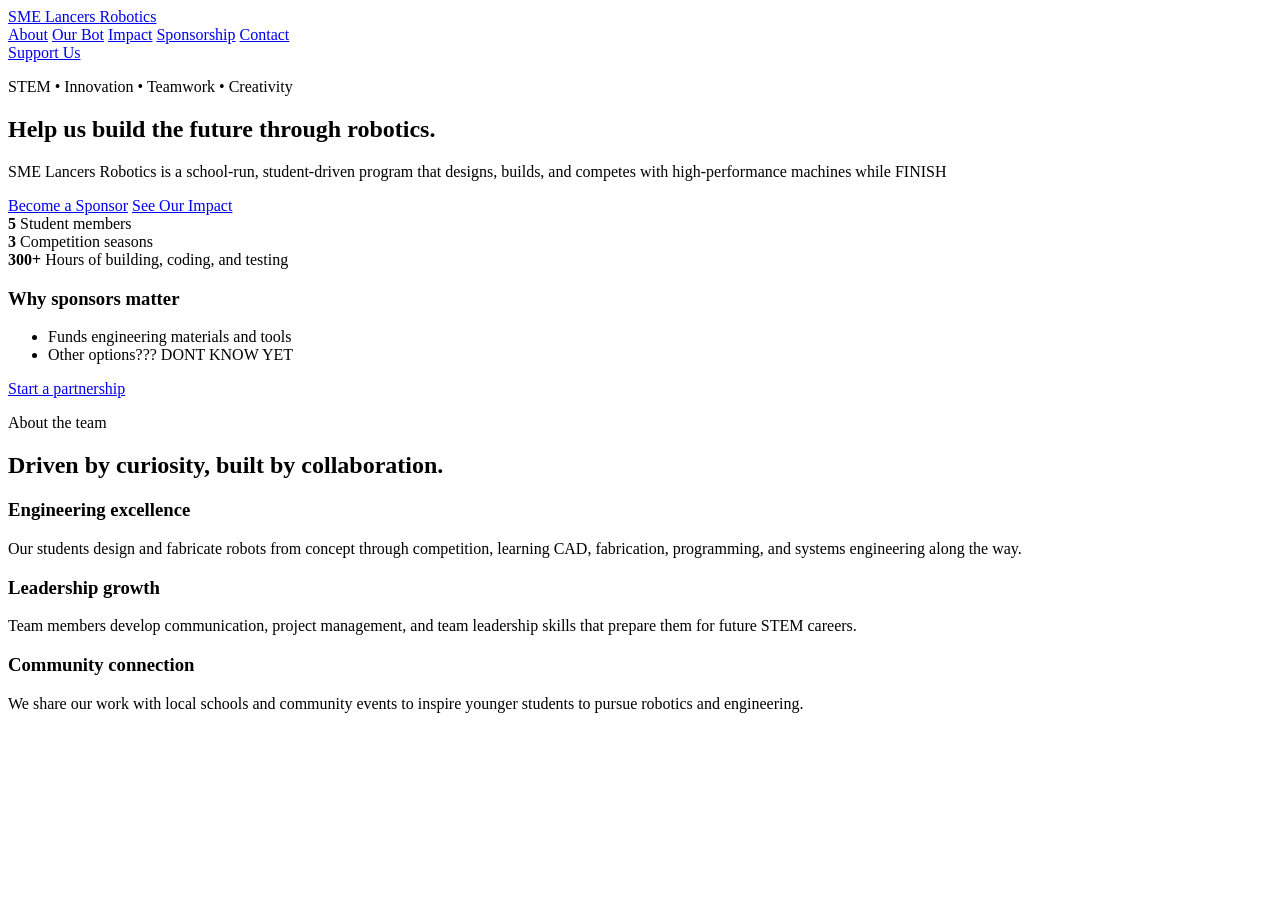
==== index.html @ a7628b08 "Add initial HTML structure for SME Lancers Robotics Initial commit of the index.html file for SME La" ====
<!DOCTYPE html>
<html lang="en">
  <head>
    <meta charset="UTF-8" />
    <meta name="viewport" content="width=device-width, initial-scale=1.0" />
    <title>SME Lancers Robotics</title>
    <meta
      name="description"
      content="Support SME Lancers Robotics as we build competitive robots, BLAH BLAH, and FINISH THE DESCRIPTION"
    />
    <link rel="preconnect" href="https://fonts.googleapis.com" />
    <link rel="preconnect" href="https://fonts.gstatic.com" crossorigin />
    <link
      href="https://fonts.googleapis.com/css2?family=Inter:wght@400;500;600;700;800&display=swap"
      rel="stylesheet"
    />
    <link rel="stylesheet" href="styles.css" />
  </head>
  <body>
    <header class="hero">
      <nav class="top-nav">
        <a class="brand" href="#">SME Lancers <span>Robotics</span></a>
        <div class="nav-links">
          <a href="#aboutpeople">About</a>
          <a href="#aboutrobot">Our Bot</a>
          <a href="#impact">Impact</a>
          <a href="#sponsorship">Sponsorship</a>
          <a href="#contact">Contact</a>
        </div>
        <a class="nav-cta" href="#contact">Support Us</a>
      </nav>

      <section class="hero-content">
        <div class="hero-text">
          <p class="eyebrow">STEM • Innovation • Teamwork • Creativity</p>
          <h1>Help us build the future through robotics.</h1>
          <p class="lead">
            SME Lancers Robotics is a school-run, student-driven program that designs, builds,
            and competes with high-performance machines while FINISH
          </p>
          <div class="hero-actions">
            <a class="btn btn-primary" href="#sponsorship">Become a Sponsor</a>
            <a class="btn btn-secondary" href="#impact">See Our Impact</a>
          </div>
          <div class="hero-stats">
            <div>
              <strong>5</strong>
              <span>Student members</span>
            </div>
            <div>
              <strong>3</strong>
              <span>Competition seasons</span>
            </div>
            <div>
              <strong>300+</strong>
              <span>Hours of building, coding, and testing</span>
            </div>
          </div>
        </div>

        <aside class="hero-card">
          <h3>Why sponsors matter</h3>
          <ul>
            <li>Funds engineering materials and tools</li>
            <li>Other options??? DONT KNOW YET</li>
          </ul>
          <a href="#contact" class="text-link">Start a partnership</a>
        </aside>
      </section>
    </header>

    <main>
      <section class="section" id="about">
        <div class="section-heading">
          <p class="eyebrow">About the team</p>
          <h2>Driven by curiosity, built by collaboration.</h2>
        </div>
        <div class="card-grid">
          <article class="info-card">
            <h3>Engineering excellence</h3>
            <p>
              Our students design and fabricate robots from concept through
              competition, learning CAD, fabrication, programming, and systems
              engineering along the way.
            </p>
          </article>
          <article class="info-card">
            <h3>Leadership growth</h3>
            <p>
              Team members develop communication, project management, and team
              leadership skills that prepare them for future STEM careers.
            </p>
          </article>
          <article class="info-card">
            <h3>Community connection</h3>
            <p>
              We share our work with local schools and community events to inspire
              younger students to pursue robotics and engineering.
            </p>
          </article>
        </div>
      </section>

    </main>
  </body>
</html>
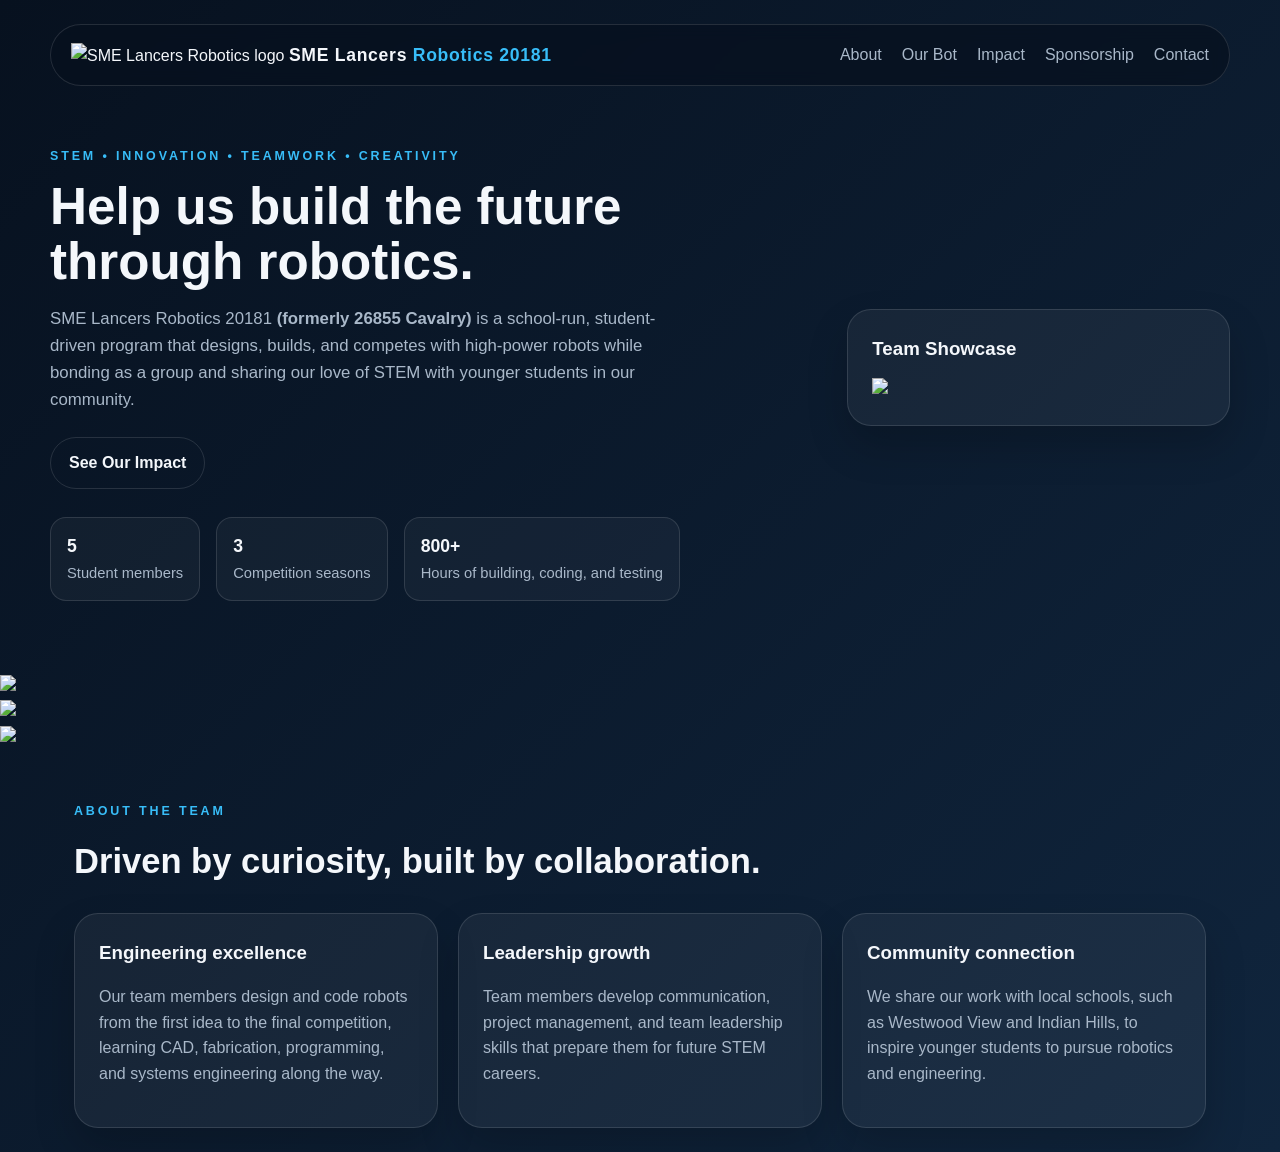
==== commit ce2ca610: "Enhance index.html with updated content and structure Updated the title and description for better c" ====
--- a/index.html
+++ b/index.html
@@ -3,10 +3,10 @@
   <head>
     <meta charset="UTF-8" />
     <meta name="viewport" content="width=device-width, initial-scale=1.0" />
-    <title>SME Lancers Robotics</title>
+    <title>SME Lancers Robotics 20181</title>
     <meta
       name="description"
-      content="Support SME Lancers Robotics as we build competitive robots, BLAH BLAH, and FINISH THE DESCRIPTION"
+      content="Support SME Lancers Robotics as we build competitive robots and spread the love of STEM to young students in our community."
     />
     <link rel="preconnect" href="https://fonts.googleapis.com" />
     <link rel="preconnect" href="https://fonts.gstatic.com" crossorigin />
@@ -19,15 +19,19 @@
   <body>
     <header class="hero">
       <nav class="top-nav">
-        <a class="brand" href="#">SME Lancers <span>Robotics</span></a>
+        <div class="brand-group">
+          <a class="logo-link" href="index.html" aria-label="Home">
+            <img class="site-logo" src="https://d2uxtb165k2tu5.cloudfront.net/attachments/f1440f38-a272-4b2c-9d3d-bec83711de92/shawneemissioneast-ks-Large.png" alt="SME Lancers Robotics logo" />
+          </a>
+          <a class="brand" href="index.html">SME Lancers <span>Robotics 20181</span></a>
+        </div>
         <div class="nav-links">
-          <a href="#aboutpeople">About</a>
-          <a href="#aboutrobot">Our Bot</a>
-          <a href="#impact">Impact</a>
-          <a href="#sponsorship">Sponsorship</a>
-          <a href="#contact">Contact</a>
+          <a href="about.html">About</a>
+          <a href="ourbot.html">Our Bot</a>
+          <a href="impact.html">Impact</a>
+          <a href="sponsorship.html">Sponsorship</a>
+          <a href="contact.html">Contact</a>
         </div>
-        <a class="nav-cta" href="#contact">Support Us</a>
       </nav>
 
       <section class="hero-content">
@@ -35,11 +39,10 @@
           <p class="eyebrow">STEM • Innovation • Teamwork • Creativity</p>
           <h1>Help us build the future through robotics.</h1>
           <p class="lead">
-            SME Lancers Robotics is a school-run, student-driven program that designs, builds,
-            and competes with high-performance machines while FINISH
+            SME Lancers Robotics 20181 <strong class="role-highlight">(formerly 26855 Cavalry)</strong> is a school-run, student-driven program that designs, builds,
+            and competes with high-power robots while bonding as a group and sharing our love of STEM with younger students in our community.
           </p>
           <div class="hero-actions">
-            <a class="btn btn-primary" href="#sponsorship">Become a Sponsor</a>
             <a class="btn btn-secondary" href="#impact">See Our Impact</a>
           </div>
           <div class="hero-stats">
@@ -52,24 +55,36 @@
               <span>Competition seasons</span>
             </div>
             <div>
-              <strong>300+</strong>
+              <strong>800+</strong>
               <span>Hours of building, coding, and testing</span>
             </div>
           </div>
         </div>
 
-        <aside class="hero-card">
-          <h3>Why sponsors matter</h3>
-          <ul>
-            <li>Funds engineering materials and tools</li>
-            <li>Other options??? DONT KNOW YET</li>
-          </ul>
-          <a href="#contact" class="text-link">Start a partnership</a>
+        <aside class="hero-card image-placeholder-card">
+          <h3>Team Showcase</h3>
+          <div class="image-placeholder" aria-label="Homepage image placeholder">
+            <img src="https://lh3.googleusercontent.com/pw/AP1GczPexVLAjlB-dWj9g345IB7OJABWrD0WhSXf-aIZQ-PO1fQrDlryzhX-Oscwer6zz2CBqRlifIcL0osSBdQb-bgUUxSFLOo_Goy5cG6TSdbRLP6KBx5KtVdnAOFZcWZzkNNgegM4d9gHS3owYYQVYnlx-Q=w1906-h1271-s-no-gm?authuser=0"/>
+          </div>
         </aside>
       </section>
     </header>
 
     <main>
+      <section class="image-showcase" aria-label="Team highlights">
+        <div class="image-slot-grid">
+          <article class="image-slot-card">
+            <img src="https://lh3.googleusercontent.com/pw/AP1GczNeWPuMl2vn9gbx1PMAI6W5MMPzxZy74WPUHkntsx_r26tPDdyCcU8qF2hdTtKiLqTfiYvW-KDRFMjWQUCRCGNivjoDvPcXYdwcys64rDbwtRjkT_qz2aARBvq8Jo5PcoQUhJbGLTvQAJXQdBflhDv3nA=w1906-h1271-s-no-gm?authuser=0"/>
+          </article>
+          <article class="image-slot-card">
+            <img src="https://lh3.googleusercontent.com/pw/AP1GczMYDM67DvN909kBFYC2LlrDPhI987TJb2jAXkEirCqtkEfqeEZpJnvN65ES-SjlKW88K1dsiGi-hViQgpihgjjMKHxUfwsRq03_mHe4wvUwDeQYdgNgWjVTXKwJAYAgC-GNgt-9FDSJj4A5MgFK7WFmhg=w1906-h1271-s-no-gm?authuser=0"/>
+          </article>
+          <article class="image-slot-card">
+            <img src="https://lh3.googleusercontent.com/pw/AP1GczPjQ-eEyINP7ChV5nZy6YXUwzD8-t3oaIfyMZBMHiJTAGh02w2KMaxiQrH5xiWP9rAGvGd9ssB4bWL4iOHsPDwaRf7p1TjHD3apdKm8uIqHC7OvTqNJuwUejaCkTbCcX3yzHWBj0ooea1ZYRHA3DUiZJA=w1695-h1271-s-no-gm?authuser=0"/>
+          </article>
+        </div>
+      </section>
+
       <section class="section" id="about">
         <div class="section-heading">
           <p class="eyebrow">About the team</p>
@@ -79,7 +94,7 @@
           <article class="info-card">
             <h3>Engineering excellence</h3>
             <p>
-              Our students design and fabricate robots from concept through
+              Our team members design and code robots from the first idea to the final
               competition, learning CAD, fabrication, programming, and systems
               engineering along the way.
             </p>
@@ -94,7 +109,7 @@
           <article class="info-card">
             <h3>Community connection</h3>
             <p>
-              We share our work with local schools and community events to inspire
+              We share our work with local schools, such as Westwood View and Indian Hills, to inspire
               younger students to pursue robotics and engineering.
             </p>
           </article>
--- a/styles.css
+++ b/styles.css
@@ -0,0 +1,320 @@
+:root {
+  --bg: #07111f;
+  --surface: #0f1f33;
+  --surface-2: #132947;
+  --text: #f4f7fb;
+  --muted: #a9b8c9;
+  --accent: #38bdf8;
+  --accent-strong: #0ea5e9;
+  --border: rgba(255, 255, 255, 0.12);
+}
+
+* {
+  box-sizing: border-box;
+}
+
+body {
+  margin: 0;
+  font-family: 'Inter', sans-serif;
+  background: linear-gradient(135deg, #07111f 0%, #10253d 100%);
+  color: var(--text);
+  line-height: 1.6;
+}
+
+a {
+  color: inherit;
+  text-decoration: none;
+}
+
+.hero {
+  padding: 24px 24px 72px;
+}
+
+.top-nav {
+  max-width: 1180px;
+  margin: 0 auto;
+  display: flex;
+  justify-content: space-between;
+  align-items: center;
+  padding: 16px 20px;
+  border: 1px solid var(--border);
+  border-radius: 999px;
+  background: rgba(7, 17, 31, 0.7);
+  backdrop-filter: blur(8px);
+}
+
+.brand {
+  font-size: 1.1rem;
+  font-weight: 800;
+  letter-spacing: 0.04em;
+}
+
+.brand span {
+  color: var(--accent);
+}
+
+.nav-links {
+  display: flex;
+  gap: 20px;
+  color: var(--muted);
+}
+
+.nav-cta,
+.btn-primary {
+  background: linear-gradient(135deg, var(--accent) 0%, var(--accent-strong) 100%);
+  color: white;
+  padding: 11px 18px;
+  border-radius: 999px;
+  font-weight: 600;
+}
+
+.hero-content {
+  max-width: 1180px;
+  margin: 48px auto 0;
+  display: grid;
+  grid-template-columns: 2fr 1fr;
+  gap: 32px;
+  align-items: center;
+}
+
+.eyebrow {
+  text-transform: uppercase;
+  letter-spacing: 0.23em;
+  font-size: 0.78rem;
+  font-weight: 700;
+  color: var(--accent);
+  margin-bottom: 12px;
+}
+
+h1,
+h2,
+h3 {
+  margin: 0 0 12px;
+}
+
+h1 {
+  font-size: clamp(2.2rem, 4vw, 3.7rem);
+  line-height: 1.08;
+}
+
+.lead {
+  font-size: 1.05rem;
+  color: var(--muted);
+  max-width: 640px;
+}
+
+.hero-actions {
+  display: flex;
+  gap: 14px;
+  margin-top: 24px;
+}
+
+.btn {
+  display: inline-block;
+  padding: 12px 18px;
+  border-radius: 999px;
+  font-weight: 600;
+}
+
+.btn-secondary {
+  border: 1px solid var(--border);
+  color: var(--text);
+}
+
+.hero-stats {
+  margin-top: 28px;
+  display: flex;
+  gap: 16px;
+  flex-wrap: wrap;
+}
+
+.hero-stats div {
+  background: rgba(255, 255, 255, 0.04);
+  border: 1px solid var(--border);
+  padding: 14px 16px;
+  min-width: 130px;
+  border-radius: 16px;
+}
+
+.hero-stats strong {
+  display: block;
+  font-size: 1.1rem;
+}
+
+.hero-stats span {
+  color: var(--muted);
+  font-size: 0.92rem;
+}
+
+.hero-card,
+.info-card,
+.sponsor-card,
+.contact-box {
+  background: rgba(255, 255, 255, 0.05);
+  border: 1px solid var(--border);
+  border-radius: 24px;
+  padding: 24px;
+  box-shadow: 0 20px 40px rgba(0, 0, 0, 0.18);
+}
+
+.hero-card ul {
+  padding-left: 18px;
+  color: var(--muted);
+}
+
+.text-link {
+  display: inline-block;
+  margin-top: 10px;
+  color: var(--accent);
+  font-weight: 600;
+}
+
+.section {
+  max-width: 1180px;
+  margin: 0 auto;
+  padding: 40px 24px 24px;
+}
+
+.section-heading {
+  margin-bottom: 24px;
+}
+
+.section-heading h2 {
+  font-size: clamp(1.6rem, 2.7vw, 2.2rem);
+}
+
+.card-grid {
+  display: grid;
+  grid-template-columns: repeat(3, minmax(0, 1fr));
+  gap: 20px;
+}
+
+.info-card p,
+.sponsor-card p,
+.impact-copy p,
+.impact-list p,
+.contact-box p,
+.team-card p {
+  color: var(--muted);
+}
+
+.team-section {
+  padding-top: 20px;
+}
+
+.team-grid {
+  display: grid;
+  grid-template-columns: repeat(3, minmax(0, 1fr));
+  gap: 20px;
+}
+
+.team-card {
+  background: rgba(255, 255, 255, 0.05);
+  border: 1px solid var(--border);
+  border-radius: 24px;
+  overflow: hidden;
+  box-shadow: 0 20px 40px rgba(0, 0, 0, 0.18);
+}
+
+.team-card img {
+  width: 100%;
+  height: 240px;
+  object-fit: cover;
+  display: block;
+}
+
+.team-card-content {
+  padding: 20px;
+}
+
+.role {
+  color: var(--accent);
+  font-weight: 700;
+  margin-bottom: 8px;
+  text-transform: uppercase;
+  letter-spacing: 0.12em;
+  font-size: 0.8rem;
+}
+
+.impact-section {
+  padding-top: 70px;
+}
+
+.impact-layout {
+  display: grid;
+  grid-template-columns: 1.2fr 0.8fr;
+  gap: 22px;
+}
+
+.impact-list {
+  display: grid;
+  gap: 14px;
+}
+
+.impact-list > div {
+  padding: 16px 18px;
+  border-radius: 16px;
+  background: rgba(255, 255, 255, 0.04);
+  border: 1px solid var(--border);
+}
+
+.price {
+  font-size: 1.4rem;
+  font-weight: 700;
+  color: var(--accent);
+}
+
+.contact-box {
+  display: flex;
+  justify-content: space-between;
+  align-items: center;
+  gap: 20px;
+}
+
+footer {
+  max-width: 1180px;
+  margin: 0 auto;
+  padding: 24px;
+  color: var(--muted);
+  text-align: center;
+}
+
+@media (max-width: 900px) {
+  .hero-content,
+  .impact-layout,
+  .card-grid,
+  .contact-box {
+    grid-template-columns: 1fr;
+    display: grid;
+  }
+
+  .top-nav {
+    border-radius: 24px;
+    flex-wrap: wrap;
+    gap: 12px;
+  }
+
+  .nav-links {
+    width: 100%;
+    justify-content: center;
+  }
+}
+
+@media (max-width: 640px) {
+  .hero {
+    padding-inline: 14px;
+  }
+
+  .hero-content,
+  .section {
+    padding-inline: 0;
+  }
+
+  .hero-actions {
+    flex-direction: column;
+  }
+
+  .hero-stats {
+    flex-direction: column;
+  }
+}
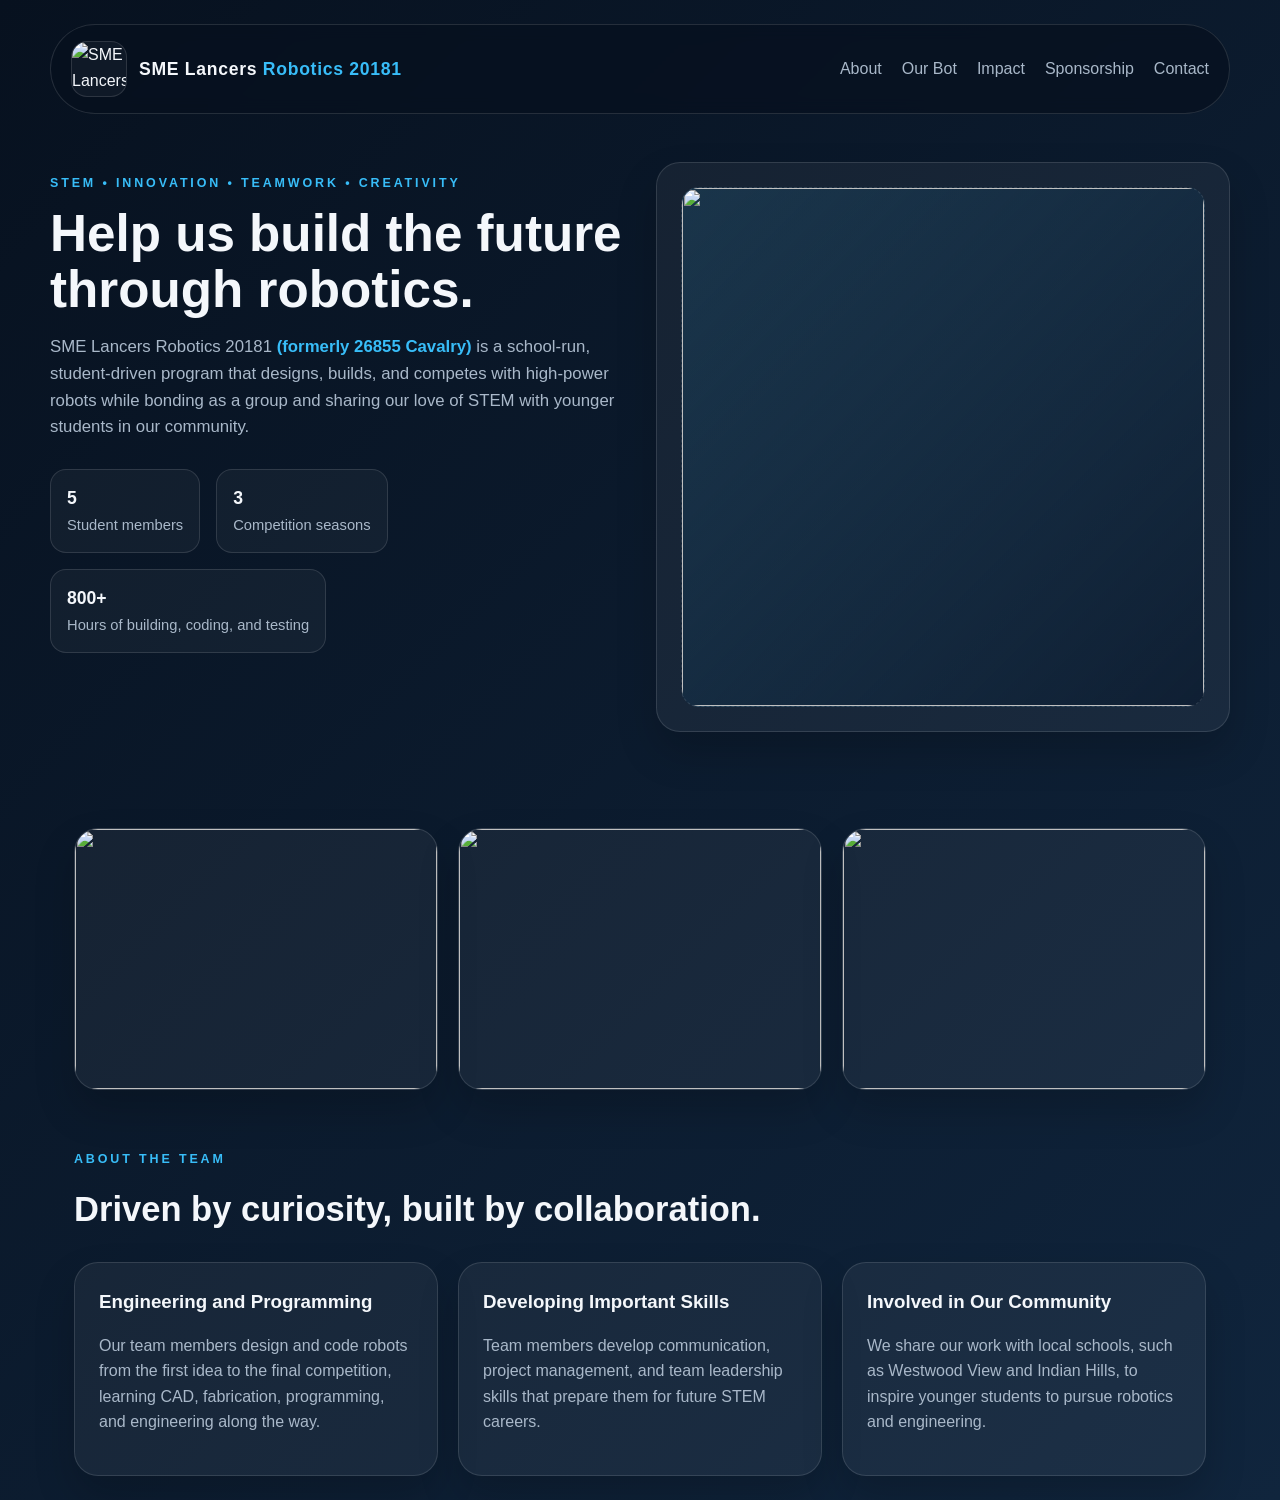
==== commit df51529d: "Update team showcase and hero section content" ====
--- a/index.html
+++ b/index.html
@@ -21,7 +21,7 @@
       <nav class="top-nav">
         <div class="brand-group">
           <a class="logo-link" href="index.html" aria-label="Home">
-            <img class="site-logo" src="https://d2uxtb165k2tu5.cloudfront.net/attachments/f1440f38-a272-4b2c-9d3d-bec83711de92/shawneemissioneast-ks-Large.png" alt="SME Lancers Robotics logo" />
+            <img class="site-logo" src="https://cdn.discordapp.com/attachments/1269729230418214966/1536449201439772833/image.png?ex=6a7b7153&is=6a7a1fd3&hm=c653049b7499e15ebc49a05f9758e3313fe37e406bae6238015d4656b4073e32&" alt="SME Lancers Robotics logo" />
           </a>
           <a class="brand" href="index.html">SME Lancers <span>Robotics 20181</span></a>
         </div>
@@ -42,9 +42,6 @@
             SME Lancers Robotics 20181 <strong class="role-highlight">(formerly 26855 Cavalry)</strong> is a school-run, student-driven program that designs, builds,
             and competes with high-power robots while bonding as a group and sharing our love of STEM with younger students in our community.
           </p>
-          <div class="hero-actions">
-            <a class="btn btn-secondary" href="#impact">See Our Impact</a>
-          </div>
           <div class="hero-stats">
             <div>
               <strong>5</strong>
@@ -62,7 +59,6 @@
         </div>
 
         <aside class="hero-card image-placeholder-card">
-          <h3>Team Showcase</h3>
           <div class="image-placeholder" aria-label="Homepage image placeholder">
             <img src="https://lh3.googleusercontent.com/pw/AP1GczPexVLAjlB-dWj9g345IB7OJABWrD0WhSXf-aIZQ-PO1fQrDlryzhX-Oscwer6zz2CBqRlifIcL0osSBdQb-bgUUxSFLOo_Goy5cG6TSdbRLP6KBx5KtVdnAOFZcWZzkNNgegM4d9gHS3owYYQVYnlx-Q=w1906-h1271-s-no-gm?authuser=0"/>
           </div>
@@ -92,22 +88,22 @@
         </div>
         <div class="card-grid">
           <article class="info-card">
-            <h3>Engineering excellence</h3>
+            <h3>Engineering and Programming</h3>
             <p>
               Our team members design and code robots from the first idea to the final
-              competition, learning CAD, fabrication, programming, and systems
+              competition, learning CAD, fabrication, programming, and 
               engineering along the way.
             </p>
           </article>
           <article class="info-card">
-            <h3>Leadership growth</h3>
+            <h3>Developing Important Skills</h3>
             <p>
               Team members develop communication, project management, and team
               leadership skills that prepare them for future STEM careers.
             </p>
           </article>
           <article class="info-card">
-            <h3>Community connection</h3>
+            <h3>Involved in Our Community</h3>
             <p>
               We share our work with local schools, such as Westwood View and Indian Hills, to inspire
               younger students to pursue robotics and engineering.
--- a/styles.css
+++ b/styles.css
@@ -43,6 +43,31 @@
   backdrop-filter: blur(8px);
 }
 
+.brand-group {
+  display: flex;
+  align-items: center;
+  gap: 12px;
+}
+
+.logo-link {
+  display: inline-flex;
+  align-items: center;
+  justify-content: center;
+  width: 56px;
+  height: 56px;
+  border-radius: 16px;
+  overflow: hidden;
+  border: 1px solid var(--border);
+  background: rgba(255, 255, 255, 0.04);
+}
+
+.site-logo {
+  display: block;
+  width: 100%;
+  height: 100%;
+  object-fit: cover;
+}
+
 .brand {
   font-size: 1.1rem;
   font-weight: 800;
@@ -72,9 +97,9 @@
   max-width: 1180px;
   margin: 48px auto 0;
   display: grid;
-  grid-template-columns: 2fr 1fr;
+  grid-template-columns: 1fr 1fr;
   gap: 32px;
-  align-items: center;
+  align-items: start;
 }
 
 .eyebrow {
@@ -157,9 +182,63 @@
   box-shadow: 0 20px 40px rgba(0, 0, 0, 0.18);
 }
 
+.sponsor-card ul {
+  margin-top: 12px;
+  padding-left: 18px;
+  color: var(--muted);
+}
+
 .hero-card ul {
   padding-left: 18px;
   color: var(--muted);
+}
+
+.image-placeholder-card {
+  display: flex;
+  flex-direction: column;
+  gap: 12px;
+}
+
+.image-placeholder {
+  display: grid;
+  place-items: center;
+  width: 100%;
+  aspect-ratio: 4 / 5;
+  max-height: 520px;
+  border-radius: 18px;
+  border: 1px dashed var(--border);
+  background: linear-gradient(135deg, rgba(56, 189, 248, 0.12), rgba(15, 31, 51, 0.95));
+  color: var(--muted);
+  font-weight: 600;
+}
+
+.image-placeholder {
+  display: grid;
+  place-items: center;
+  width: 100%;
+  aspect-ratio: 4 / 5;
+  max-height: 520px;
+  border-radius: 18px;
+  border: 1px dashed var(--border);
+  background: linear-gradient(135deg, rgba(56, 189, 248, 0.12), rgba(15, 31, 51, 0.95));
+  color: var(--muted);
+  font-weight: 600;
+  overflow: hidden;
+}
+
+.image-placeholder img {
+  width: 100%;
+  height: 100%;
+  object-fit: cover;
+  display: block;
+}
+
+.image-caption {
+  margin-top: 14px;
+  color: var(--muted);
+  font-size: 0.95rem;
+  line-height: 1.5;
+  text-align: center;
 }
 
 .text-link {
@@ -169,6 +248,37 @@
   font-weight: 600;
 }
 
+.image-showcase {
+  max-width: 1180px;
+  margin: 0 auto;
+  padding: 24px 24px 8px;
+}
+
+.image-slot-grid {
+  display: grid;
+  grid-template-columns: repeat(3, minmax(0, 1fr));
+  gap: 20px;
+}
+
+.two-by-two-grid {
+  grid-template-columns: repeat(2, minmax(0, 1fr));
+}
+
+.image-slot-card {
+  background: rgba(255, 255, 255, 0.05);
+  border: 1px solid var(--border);
+  border-radius: 24px;
+  overflow: hidden;
+  box-shadow: 0 20px 40px rgba(0, 0, 0, 0.18);
+}
+
+.image-slot-card img {
+  width: 100%;
+  height: 260px;
+  object-fit: cover;
+  display: block;
+}
+
 .section {
   max-width: 1180px;
   margin: 0 auto;
@@ -187,6 +297,10 @@
   display: grid;
   grid-template-columns: repeat(3, minmax(0, 1fr));
   gap: 20px;
+}
+
+.card-grid.two-by-two-grid {
+  grid-template-columns: repeat(2, minmax(0, 1fr));
 }
 
 .info-card p,
@@ -202,10 +316,66 @@
   padding-top: 20px;
 }
 
+.team-overview-card {
+  margin-bottom: 24px;
+  padding: 28px;
+  border: 1px solid var(--border);
+  border-radius: 24px;
+  background: linear-gradient(135deg, rgba(56, 189, 248, 0.12), rgba(15, 31, 51, 0.95));
+  box-shadow: 0 20px 40px rgba(0, 0, 0, 0.18);
+}
+
+.team-overview-card h2 {
+  margin-bottom: 12px;
+  font-size: clamp(1.4rem, 2.2vw, 1.8rem);
+}
+
+.team-overview-card p:last-child {
+  margin-bottom: 0;
+  color: var(--muted);
+}
+
 .team-grid {
   display: grid;
   grid-template-columns: repeat(3, minmax(0, 1fr));
   gap: 20px;
+}
+
+.coaches-grid {
+  grid-template-columns: repeat(2, minmax(0, 1fr));
+}
+
+.org-grid {
+  display: grid;
+  grid-template-columns: repeat(5, minmax(0, 1fr));
+  gap: 16px;
+  margin-top: 8px;
+}
+
+.org-card {
+  padding: 20px;
+  border: 1px solid var(--border);
+  border-radius: 20px;
+  background: rgba(255, 255, 255, 0.05);
+  box-shadow: 0 20px 40px rgba(0, 0, 0, 0.18);
+}
+
+.org-card h3 {
+  margin-bottom: 8px;
+  font-size: 1rem;
+}
+
+.org-card p {
+  margin: 0;
+  color: var(--muted);
+  font-size: 0.95rem;
+}
+
+.org-image-row {
+  display: grid;
+  grid-template-columns: repeat(3, minmax(0, 1fr));
+  gap: 16px;
+  margin-top: 20px;
 }
 
 .team-card {
@@ -236,6 +406,10 @@
   font-size: 0.8rem;
 }
 
+.role-highlight {
+  color: var(--accent);
+}
+
 .impact-section {
   padding-top: 70px;
 }
@@ -248,14 +422,76 @@
 
 .impact-list {
   display: grid;
-  gap: 14px;
+  gap: 0;
+  border: 1px solid var(--border);
+  border-radius: 18px;
+  overflow: hidden;
+  background: rgba(255, 255, 255, 0.04);
 }
 
 .impact-list > div {
   padding: 16px 18px;
-  border-radius: 16px;
-  background: rgba(255, 255, 255, 0.04);
-  border: 1px solid var(--border);
+  border-bottom: 1px solid var(--border);
+}
+
+.impact-list > div:last-child {
+  border-bottom: 0;
+}
+
+.design-process {
+  display: flex;
+  flex-direction: column;
+  gap: 16px;
+  margin-top: 20px;
+}
+
+.design-row {
+  display: flex;
+  flex-wrap: wrap;
+  align-items: center;
+  justify-content: center;
+  gap: 12px;
+}
+
+.design-step {
+  flex: 0 1 180px;
+  min-height: 180px;
+  padding: 20px 16px;
+  border: 1px solid var(--border);
+  border-radius: 20px;
+  background: rgba(255, 255, 255, 0.05);
+  box-shadow: 0 20px 40px rgba(0, 0, 0, 0.18);
+  text-align: center;
+}
+
+.step-number {
+  display: inline-flex;
+  align-items: center;
+  justify-content: center;
+  width: 34px;
+  height: 34px;
+  border-radius: 999px;
+  margin-bottom: 10px;
+  background: linear-gradient(135deg, var(--accent) 0%, var(--accent-strong) 100%);
+  color: white;
+  font-weight: 700;
+}
+
+.design-step h3 {
+  margin-bottom: 8px;
+  font-size: 1rem;
+}
+
+.design-step p {
+  color: var(--muted);
+  margin: 0;
+  font-size: 0.95rem;
+}
+
+.design-arrow {
+  font-size: 1.6rem;
+  color: var(--accent);
+  font-weight: 700;
 }
 
 .price {
@@ -264,11 +500,71 @@
   color: var(--accent);
 }
 
+.impact-textbox-card {
+  padding: 28px;
+  border: 1px solid var(--border);
+  border-radius: 24px;
+  background: linear-gradient(135deg, rgba(56, 189, 248, 0.12), rgba(15, 31, 51, 0.95));
+  box-shadow: 0 20px 40px rgba(0, 0, 0, 0.18);
+}
+
+.impact-textbox-card h2 {
+  margin-bottom: 12px;
+  font-size: clamp(1.4rem, 2.2vw, 1.8rem);
+}
+
+.impact-textbox-card p:last-child {
+  margin-bottom: 0;
+  color: var(--muted);
+}
+
 .contact-box {
   display: flex;
   justify-content: space-between;
   align-items: center;
   gap: 20px;
+}
+
+.contact-email-card {
+  margin-bottom: 24px;
+  padding: 24px;
+  border: 1px solid var(--border);
+  border-radius: 24px;
+  background: linear-gradient(135deg, rgba(56, 189, 248, 0.12), rgba(15, 31, 51, 0.95));
+  box-shadow: 0 20px 40px rgba(0, 0, 0, 0.18);
+}
+
+.contact-email-card h2 {
+  margin-bottom: 8px;
+  font-size: clamp(1.3rem, 2vw, 1.7rem);
+}
+
+.contact-email-card p {
+  margin: 0 0 8px;
+  color: var(--muted);
+}
+
+.contact-grid {
+  display: grid;
+  grid-template-columns: repeat(3, minmax(0, 1fr));
+  gap: 20px;
+}
+
+.contact-card {
+  background: rgba(255, 255, 255, 0.05);
+  border: 1px solid var(--border);
+  border-radius: 24px;
+  padding: 24px;
+  box-shadow: 0 20px 40px rgba(0, 0, 0, 0.18);
+}
+
+.detail-list {
+  list-style: none;
+  padding: 0;
+  margin: 0;
+  display: grid;
+  gap: 8px;
+  color: var(--muted);
 }
 
 footer {
@@ -279,11 +575,33 @@
   text-align: center;
 }
 
+.bot-graphic {
+  margin-top: 18px;
+  padding: 18px;
+  border-radius: 18px;
+  background: linear-gradient(135deg, rgba(56, 189, 248, 0.12), rgba(15, 31, 51, 0.95));
+  border: 1px solid var(--border);
+}
+
+.bot-graphic svg {
+  width: 100%;
+  height: auto;
+  display: block;
+}
+
+.bot-graphic figcaption {
+  margin-top: 12px;
+  color: var(--muted);
+  font-size: 0.95rem;
+}
+
 @media (max-width: 900px) {
   .hero-content,
   .impact-layout,
   .card-grid,
-  .contact-box {
+  .contact-box,
+  .contact-grid,
+  .image-slot-grid {
     grid-template-columns: 1fr;
     display: grid;
   }
@@ -305,11 +623,16 @@
     padding-inline: 14px;
   }
 
+  .image-showcase,
   .hero-content,
   .section {
     padding-inline: 0;
   }
 
+  .image-slot-grid {
+    grid-template-columns: 1fr;
+  }
+
   .hero-actions {
     flex-direction: column;
   }
